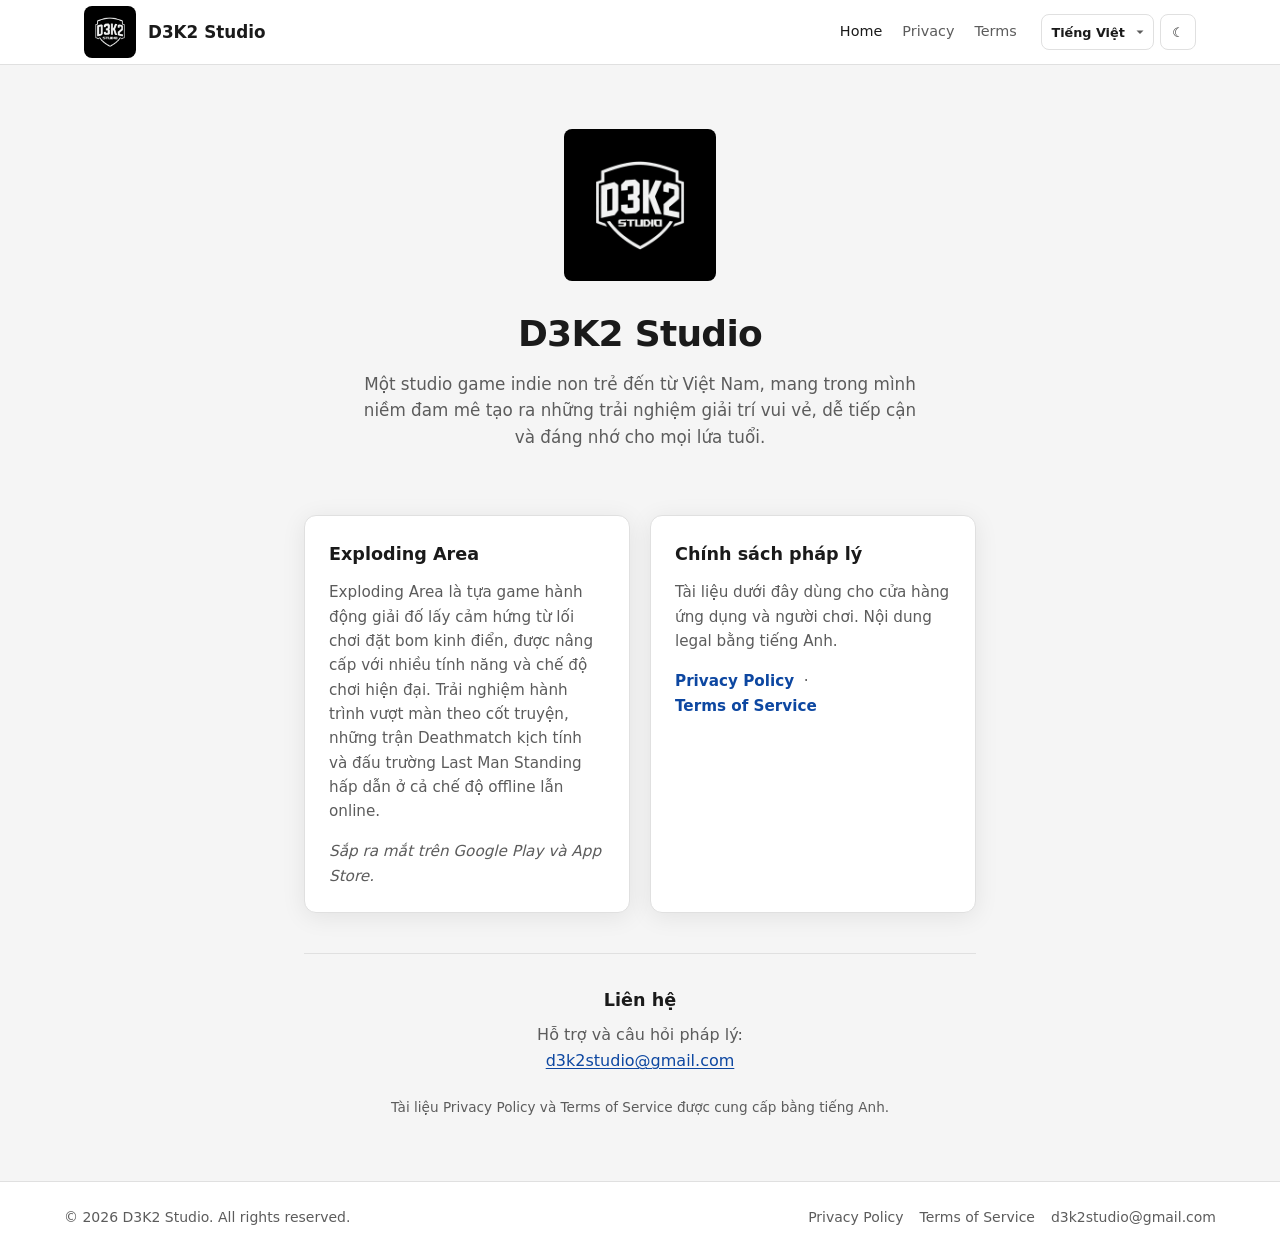
==== index.html @ d23be786 "Đổi language button -> dropdown" ====
<!DOCTYPE html>
<html lang="vi" data-lang-active="vi">
<head>
  <meta charset="UTF-8">
  <meta name="viewport" content="width=device-width, initial-scale=1">
  <title>D3K2 Studio - Exploding Area</title>
  <meta name="description" content="D3K2 Studio - a young indie game studio from Vietnam creating fun, accessible games including Exploding Area for Android and iOS.">
  <link rel="canonical" href="https://d3k2-studio.github.io/">
  <link rel="icon" href="/assets/images/logo-512.png" type="image/png">
  <link rel="apple-touch-icon" href="/assets/images/logo-512.png">
  <script src="/assets/js/theme-init.js"></script>
  <link rel="stylesheet" href="/assets/css/site.css">
</head>
<body>
  <header class="site-header">
    <div class="header-inner">
      <a href="/" class="brand">
        <span class="logo-box">
          <img src="/assets/images/logo-512.png" alt="" width="40" height="40">
        </span>
        <span class="brand-name">D3K2 Studio</span>
      </a>
      <nav class="site-nav" aria-label="Main">
        <a href="/" aria-current="page">Home</a>
        <a href="/privacy-policy.html">Privacy</a>
        <a href="/terms-of-service.html">Terms</a>
      </nav>
      <div class="header-actions">
        <label class="sr-only" for="lang-select">Language</label>
        <select id="lang-select" class="lang-select" aria-label="Language">
          <option value="vi">Tiếng Việt</option>
          <option value="en">English</option>
          <option value="zh">中文</option>
        </select>
        <button type="button" id="theme-toggle" class="btn-icon" aria-pressed="true" aria-label="Switch to light theme" title="Light mode">&#9728;</button>
      </div>
    </div>
  </header>

  <main class="site-main">
    <section class="hero">
      <div class="logo-box logo-box--lg">
        <img src="/assets/images/logo-512.png" alt="D3K2 Studio logo" width="120" height="120">
      </div>

      <div data-lang="vi">
        <h1>D3K2 Studio</h1>
        <p class="tagline">Một studio game indie non trẻ đến từ Việt Nam, mang trong mình niềm đam mê tạo ra những trải nghiệm giải trí vui vẻ, dễ tiếp cận và đáng nhớ cho mọi lứa tuổi.</p>
      </div>
      <div data-lang="en">
        <h1>D3K2 Studio</h1>
        <p class="tagline">A young indie game studio from Vietnam, driven by a passion for creating fun, accessible, and memorable gaming experiences for players of all ages.</p>
      </div>
      <div data-lang="zh">
        <h1>D3K2 Studio</h1>
        <p class="tagline">一家来自越南的年轻独立游戏工作室，致力于为全球各年龄段玩家打造有趣、易上手且令人难忘的游戏体验。</p>
      </div>
    </section>

    <div class="card-grid">
      <article class="card" data-lang="vi">
        <h2>Exploding Area</h2>
        <p>Exploding Area là tựa game hành động giải đố lấy cảm hứng từ lối chơi đặt bom kinh điển, được nâng cấp với nhiều tính năng và chế độ chơi hiện đại. Trải nghiệm hành trình vượt màn theo cốt truyện, những trận Deathmatch kịch tính và đấu trường Last Man Standing hấp dẫn ở cả chế độ offline lẫn online.</p>
        <p><em>Sắp ra mắt trên Google Play và App Store.</em></p>
      </article>
      <article class="card" data-lang="en">
        <h2>Exploding Area</h2>
        <p>Exploding Area is a fast-paced action puzzle game inspired by classic bomber-style gameplay, enhanced with modern features and multiple game modes. Experience story-driven stage progression, intense Deathmatch battles, and competitive Last Man Standing arenas in both offline and online play.</p>
        <p><em>Coming soon to Google Play and the App Store.</em></p>
      </article>
      <article class="card" data-lang="zh">
        <h2>Exploding Area</h2>
        <p>《Exploding Area》是一款节奏明快的动作解谜游戏，灵感源自经典炸弹人式玩法，并融入现代功能与多种游戏模式。体验剧情驱动的关卡推进、激烈的死亡竞赛（Deathmatch）以及刺激的 Last Man Standing 竞技场，支持离线与在线游玩。</p>
        <p><em>即将登陆 Google Play 与 App Store。</em></p>
      </article>

      <article class="card" data-lang="vi">
        <h2>Chính sách pháp lý</h2>
        <p>Tài liệu dưới đây dùng cho cửa hàng ứng dụng và người chơi. Nội dung legal bằng tiếng Anh.</p>
        <p>
          <a class="btn-link" href="/privacy-policy.html">Privacy Policy</a>
          &nbsp;·&nbsp;
          <a class="btn-link" href="/terms-of-service.html">Terms of Service</a>
        </p>
      </article>
      <article class="card" data-lang="en">
        <h2>Legal</h2>
        <p>Documents for app stores and players. Legal text is provided in English.</p>
        <p>
          <a class="btn-link" href="/privacy-policy.html">Privacy Policy</a>
          &nbsp;·&nbsp;
          <a class="btn-link" href="/terms-of-service.html">Terms of Service</a>
        </p>
      </article>
      <article class="card" data-lang="zh">
        <h2>法律文件</h2>
        <p>以下文件供应用商店与玩家查阅。法律条文以英文提供。</p>
        <p>
          <a class="btn-link" href="/privacy-policy.html">隐私政策</a>
          &nbsp;·&nbsp;
          <a class="btn-link" href="/terms-of-service.html">服务条款</a>
        </p>
      </article>
    </div>

    <section class="contact-block">
      <div data-lang="vi">
        <h2>Liên hệ</h2>
        <p>Hỗ trợ và câu hỏi pháp lý:</p>
      </div>
      <div data-lang="en">
        <h2>Contact</h2>
        <p>Support and legal inquiries:</p>
      </div>
      <div data-lang="zh">
        <h2>联系我们</h2>
        <p>支持与法律咨询：</p>
      </div>
      <p><a href="mailto:d3k2studio@gmail.com">d3k2studio@gmail.com</a></p>
    </section>

    <p class="legal-note" data-lang="vi">Tài liệu Privacy Policy và Terms of Service được cung cấp bằng tiếng Anh.</p>
    <p class="legal-note" data-lang="en">Privacy Policy and Terms of Service are provided in English.</p>
    <p class="legal-note" data-lang="zh">隐私政策和服务条款以英文提供。</p>
  </main>

  <footer class="site-footer">
    <div class="footer-inner">
      <span>&copy; 2026 D3K2 Studio. All rights reserved.</span>
      <nav class="footer-links" aria-label="Footer">
        <a href="/privacy-policy.html">Privacy Policy</a>
        <a href="/terms-of-service.html">Terms of Service</a>
        <a href="mailto:d3k2studio@gmail.com">d3k2studio@gmail.com</a>
      </nav>
    </div>
  </footer>

  <script src="/assets/js/theme.js"></script>
  <script>window.D3K2Theme && window.D3K2Theme.init();</script>
  <script src="/assets/js/lang.js"></script>
</body>
</html>
---- assets/css/site.css ----
/* D3K2 Studio — site styles. See docs/DEV_GUIDE.md */

:root {
  color-scheme: light dark;
  --font-sans: "Segoe UI", Roboto, system-ui, -apple-system, sans-serif;
  --radius: 8px;
  --radius-lg: 12px;
  --header-h: 64px;
  --content-max: 42rem;
  --legal-max: 50rem;
  --transition: 0.2s ease;
}

[data-theme="dark"] {
  --bg: #0a0a0a;
  --bg-elevated: #111111;
  --text: #f0f0f0;
  --text-muted: #a0a0a0;
  --surface: #161616;
  --border: #2a2a2a;
  --link: #b8d4f0;
  --link-hover: #e8f4ff;
  --accent: #e8e8e8;
  --logo-box-bg: transparent;
  --shadow: 0 4px 24px rgba(0, 0, 0, 0.4);
}

[data-theme="light"] {
  --bg: #f5f5f5;
  --bg-elevated: #ffffff;
  --text: #1a1a1a;
  --text-muted: #5c5c5c;
  --surface: #ffffff;
  --border: #e0e0e0;
  --link: #0d47a1;
  --link-hover: #1565c0;
  --accent: #1a1a1a;
  --logo-box-bg: #000000;
  --shadow: 0 4px 24px rgba(0, 0, 0, 0.08);
}

*,
*::before,
*::after {
  box-sizing: border-box;
}

html {
  scroll-behavior: smooth;
}

body {
  margin: 0;
  min-height: 100vh;
  font-family: var(--font-sans);
  font-size: 1rem;
  line-height: 1.6;
  color: var(--text);
  background: var(--bg);
  display: flex;
  flex-direction: column;
  transition: background-color var(--transition), color var(--transition);
}

img {
  max-width: 100%;
  height: auto;
  display: block;
}

a {
  color: var(--link);
  text-decoration-thickness: 1px;
  text-underline-offset: 2px;
}

a:hover {
  color: var(--link-hover);
}

/* Header */
.site-header {
  position: sticky;
  top: 0;
  z-index: 100;
  background: var(--bg-elevated);
  border-bottom: 1px solid var(--border);
  backdrop-filter: blur(8px);
}

.header-inner {
  max-width: 72rem;
  margin: 0 auto;
  padding: 0 1.25rem;
  height: var(--header-h);
  display: flex;
  align-items: center;
  gap: 1rem;
}

.brand {
  display: flex;
  align-items: center;
  gap: 0.75rem;
  color: var(--text);
  text-decoration: none;
  font-weight: 700;
  font-size: 1.05rem;
  flex-shrink: 0;
}

.brand:hover {
  color: var(--text);
}

.logo-box {
  display: inline-flex;
  align-items: center;
  justify-content: center;
  background: var(--logo-box-bg);
  border-radius: var(--radius);
  padding: 4px;
  line-height: 0;
  transition: background-color var(--transition);
}

[data-theme="light"] .logo-box {
  background: #000000;
  padding: 6px;
}

.logo-box img {
  width: 40px;
  height: 40px;
  object-fit: contain;
}

.logo-box--lg img {
  width: 120px;
  height: 120px;
}

.site-nav {
  display: flex;
  flex-wrap: wrap;
  gap: 0.25rem 1.25rem;
  margin-left: auto;
}

.site-nav a {
  color: var(--text-muted);
  text-decoration: none;
  font-size: 0.9rem;
  font-weight: 500;
}

.site-nav a:hover,
.site-nav a[aria-current="page"] {
  color: var(--text);
}

.header-actions {
  display: flex;
  align-items: center;
  gap: 0.35rem;
  margin-left: 0.5rem;
}

.btn-icon {
  display: inline-flex;
  align-items: center;
  justify-content: center;
  min-width: 2.25rem;
  height: 2.25rem;
  padding: 0 0.5rem;
  border: 1px solid var(--border);
  border-radius: var(--radius);
  background: var(--surface);
  color: var(--text);
  font-size: 0.8rem;
  font-weight: 600;
  cursor: pointer;
  font-family: inherit;
  transition: border-color var(--transition), background-color var(--transition);
}

.btn-icon:hover {
  border-color: var(--text-muted);
}

.btn-icon:focus-visible {
  outline: 2px solid var(--link);
  outline-offset: 2px;
}

.lang-select {
  height: 2.25rem;
  padding: 0 1.75rem 0 0.6rem;
  border: 1px solid var(--border);
  border-radius: var(--radius);
  background-color: var(--surface);
  color: var(--text);
  font-size: 0.8rem;
  font-weight: 600;
  font-family: inherit;
  cursor: pointer;
  appearance: none;
  background-image: url("data:image/svg+xml,%3Csvg xmlns='http://www.w3.org/2000/svg' width='12' height='12' viewBox='0 0 12 12'%3E%3Cpath fill='%23a0a0a0' d='M2.5 4.5 6 8l3.5-3.5'/%3E%3C/svg%3E");
  background-repeat: no-repeat;
  background-position: right 0.45rem center;
  transition: border-color var(--transition), background-color var(--transition);
}

[data-theme="light"] .lang-select {
  background-image: url("data:image/svg+xml,%3Csvg xmlns='http://www.w3.org/2000/svg' width='12' height='12' viewBox='0 0 12 12'%3E%3Cpath fill='%235c5c5c' d='M2.5 4.5 6 8l3.5-3.5'/%3E%3C/svg%3E");
}

.lang-select:hover {
  border-color: var(--text-muted);
}

.lang-select:focus-visible {
  outline: 2px solid var(--link);
  outline-offset: 2px;
}

/* Main */
.site-main {
  flex: 1;
  width: 100%;
  max-width: 72rem;
  margin: 0 auto;
  padding: 2rem 1.25rem 3rem;
}

/* Home */
.hero {
  text-align: center;
  padding: 2rem 0 2.5rem;
}

.hero .logo-box--lg {
  margin: 0 auto 1.5rem;
  padding: 12px;
}

[data-theme="light"] .hero .logo-box--lg {
  padding: 16px;
}

.hero h1 {
  margin: 0 0 0.5rem;
  font-size: clamp(1.75rem, 4vw, 2.25rem);
  font-weight: 800;
  letter-spacing: -0.02em;
}

.hero .tagline {
  margin: 0 0 1.5rem;
  color: var(--text-muted);
  font-size: 1.05rem;
  max-width: 36rem;
  margin-left: auto;
  margin-right: auto;
}

.card-grid {
  display: grid;
  gap: 1.25rem;
  max-width: var(--content-max);
  margin: 0 auto;
}

@media (min-width: 640px) {
  .card-grid {
    grid-template-columns: 1fr 1fr;
  }
}

.card {
  background: var(--surface);
  border: 1px solid var(--border);
  border-radius: var(--radius-lg);
  padding: 1.5rem;
  box-shadow: var(--shadow);
}

.card h2 {
  margin: 0 0 0.75rem;
  font-size: 1.1rem;
}

.card p {
  margin: 0 0 1rem;
  color: var(--text-muted);
  font-size: 0.95rem;
}

.card p:last-child {
  margin-bottom: 0;
}

.card .btn-link {
  display: inline-block;
  font-weight: 600;
  text-decoration: none;
}

.contact-block {
  text-align: center;
  margin-top: 2.5rem;
  padding-top: 2rem;
  border-top: 1px solid var(--border);
  max-width: var(--content-max);
  margin-left: auto;
  margin-right: auto;
}

.contact-block h2 {
  font-size: 1.1rem;
  margin: 0 0 0.5rem;
}

.contact-block p {
  margin: 0;
  color: var(--text-muted);
}

.legal-note {
  margin-top: 1.5rem;
  font-size: 0.85rem;
  color: var(--text-muted);
  text-align: center;
}

/* Language visibility (vi | en | zh) */
[data-lang-active="vi"] [data-lang]:not([data-lang="vi"]),
[data-lang-active="en"] [data-lang]:not([data-lang="en"]),
[data-lang-active="zh"] [data-lang]:not([data-lang="zh"]) {
  display: none !important;
}

/* Legal pages */
.legal-page .site-main {
  max-width: var(--legal-max);
}

.legal-content {
  background: var(--surface);
  border: 1px solid var(--border);
  border-radius: var(--radius-lg);
  padding: 2rem 1.75rem;
  box-shadow: var(--shadow);
}

.legal-content h1 {
  margin: 0 0 0.25rem;
  font-size: 1.75rem;
  line-height: 1.25;
}

.legal-content .last-updated {
  margin: 0 0 1.5rem;
  color: var(--text-muted);
  font-size: 0.9rem;
}

.legal-content hr {
  border: none;
  border-top: 1px solid var(--border);
  margin: 2rem 0;
}

.legal-content h2 {
  margin: 0 0 0.75rem;
  font-size: 1.2rem;
  line-height: 1.35;
}

.legal-content h3 {
  margin: 1.25rem 0 0.5rem;
  font-size: 1.05rem;
}

.legal-content p {
  margin: 0 0 1rem;
}

.legal-content ul {
  margin: 0 0 1rem;
  padding-left: 1.35rem;
}

.legal-content li {
  margin-bottom: 0.35rem;
}

.legal-content li::marker {
  color: var(--text-muted);
}

.legal-content strong {
  font-weight: 600;
}

.legal-content .copyright {
  margin-top: 2rem;
  padding-top: 1rem;
  border-top: 1px solid var(--border);
  font-size: 0.9rem;
  color: var(--text-muted);
}

/* Footer */
.site-footer {
  border-top: 1px solid var(--border);
  background: var(--bg-elevated);
  padding: 1.5rem 1.25rem;
}

.footer-inner {
  max-width: 72rem;
  margin: 0 auto;
  display: flex;
  flex-wrap: wrap;
  gap: 1rem;
  align-items: center;
  justify-content: space-between;
  font-size: 0.875rem;
  color: var(--text-muted);
}

.footer-links {
  display: flex;
  flex-wrap: wrap;
  gap: 1rem;
}

.footer-links a {
  color: var(--text-muted);
  text-decoration: none;
}

.footer-links a:hover {
  color: var(--text);
}

/* Utilities */
.sr-only {
  position: absolute;
  width: 1px;
  height: 1px;
  padding: 0;
  margin: -1px;
  overflow: hidden;
  clip: rect(0, 0, 0, 0);
  white-space: nowrap;
  border: 0;
}

@media (max-width: 640px) {
  .site-nav {
    display: none;
  }

  .brand-name {
    font-size: 0.95rem;
  }

  .header-inner {
    padding: 0 1rem;
  }

  .legal-content {
    padding: 1.5rem 1.25rem;
  }
}

@media print {
  .site-header,
  .site-footer,
  .header-actions {
    display: none;
  }

  body {
    background: white;
    color: black;
  }

  .legal-content {
    border: none;
    box-shadow: none;
  }
}
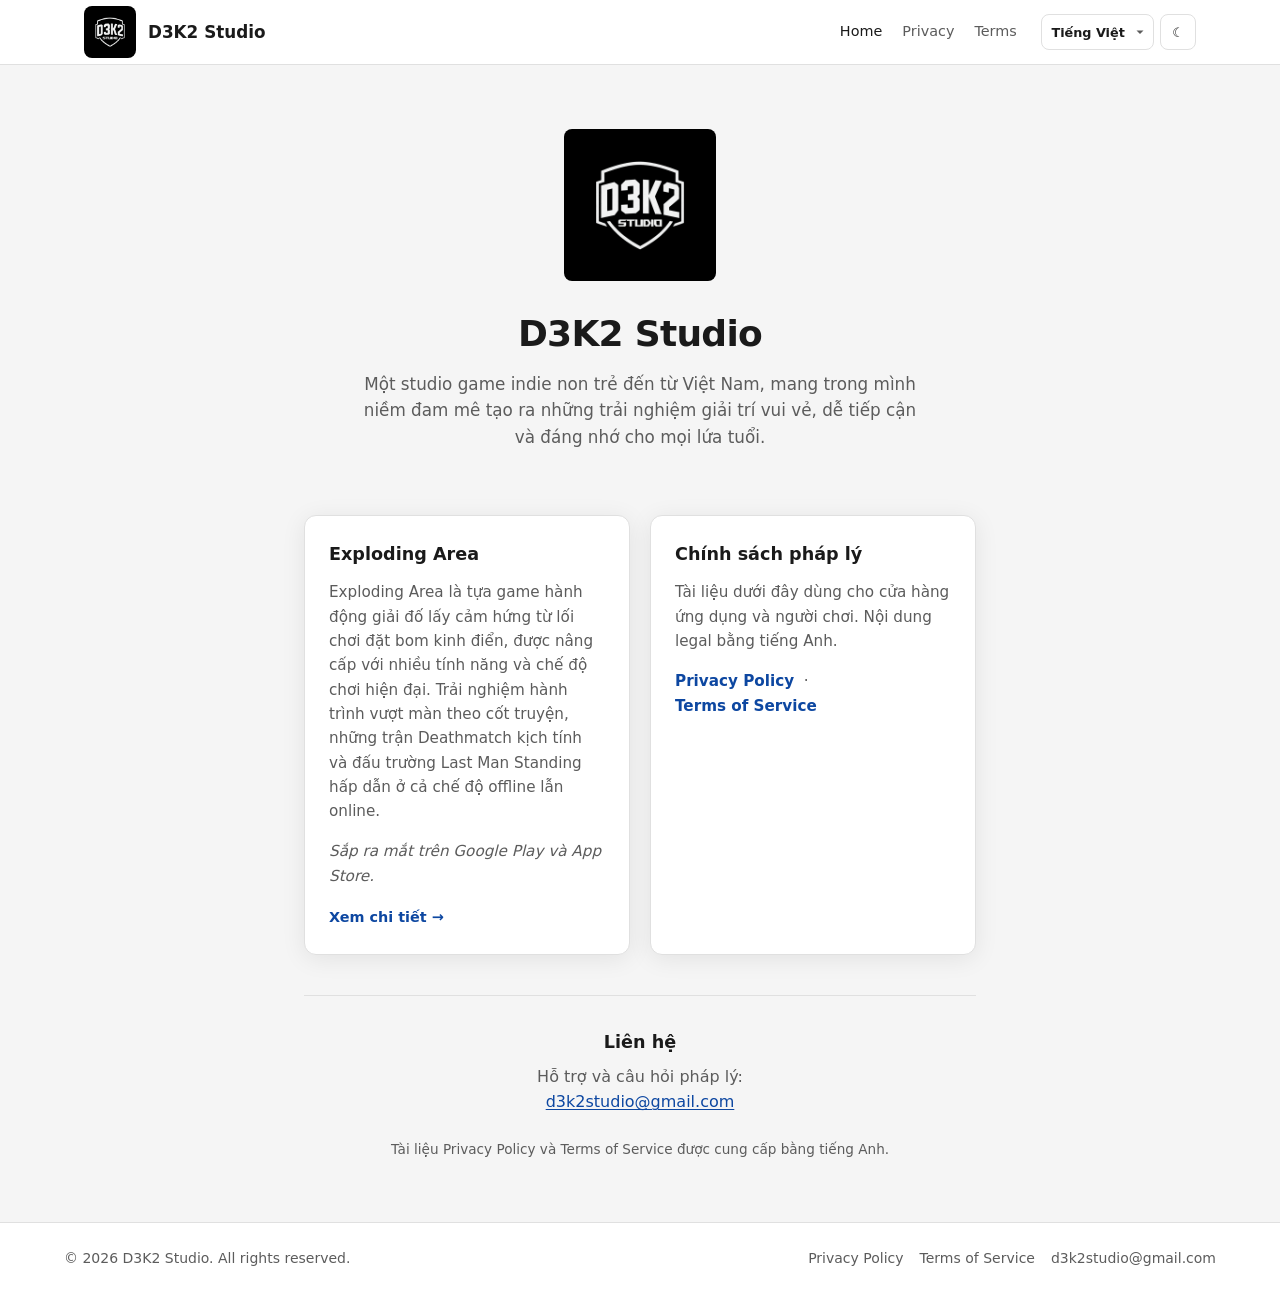
==== commit 9e1f930e: "Thêm page cho game ExplodingArea" ====
--- a/index.html
+++ b/index.html
@@ -31,6 +31,7 @@
           <option value="vi">Tiếng Việt</option>
           <option value="en">English</option>
           <option value="zh">中文</option>
+          <option value="ja">日本語</option>
         </select>
         <button type="button" id="theme-toggle" class="btn-icon" aria-pressed="true" aria-label="Switch to light theme" title="Light mode">&#9728;</button>
       </div>
@@ -55,24 +56,37 @@
         <h1>D3K2 Studio</h1>
         <p class="tagline">一家来自越南的年轻独立游戏工作室，致力于为全球各年龄段玩家打造有趣、易上手且令人难忘的游戏体验。</p>
       </div>
+      <div data-lang="ja">
+        <h1>D3K2 Studio</h1>
+        <p class="tagline">ベトナム発の若いインディーゲームスタジオ。あらゆる年齢のプレイヤーに、楽しく、遊びやすく、忘れられないゲーム体験をお届けする情熱を胸に開発しています。</p>
+      </div>
     </section>
 
     <div class="card-grid">
-      <article class="card" data-lang="vi">
+      <a href="/exploding-area.html" class="card card--link" data-lang="vi">
         <h2>Exploding Area</h2>
         <p>Exploding Area là tựa game hành động giải đố lấy cảm hứng từ lối chơi đặt bom kinh điển, được nâng cấp với nhiều tính năng và chế độ chơi hiện đại. Trải nghiệm hành trình vượt màn theo cốt truyện, những trận Deathmatch kịch tính và đấu trường Last Man Standing hấp dẫn ở cả chế độ offline lẫn online.</p>
         <p><em>Sắp ra mắt trên Google Play và App Store.</em></p>
-      </article>
-      <article class="card" data-lang="en">
+        <span class="card-cta">Xem chi tiết &rarr;</span>
+      </a>
+      <a href="/exploding-area.html" class="card card--link" data-lang="en">
         <h2>Exploding Area</h2>
         <p>Exploding Area is a fast-paced action puzzle game inspired by classic bomber-style gameplay, enhanced with modern features and multiple game modes. Experience story-driven stage progression, intense Deathmatch battles, and competitive Last Man Standing arenas in both offline and online play.</p>
         <p><em>Coming soon to Google Play and the App Store.</em></p>
-      </article>
-      <article class="card" data-lang="zh">
+        <span class="card-cta">Learn more &rarr;</span>
+      </a>
+      <a href="/exploding-area.html" class="card card--link" data-lang="zh">
         <h2>Exploding Area</h2>
         <p>《Exploding Area》是一款节奏明快的动作解谜游戏，灵感源自经典炸弹人式玩法，并融入现代功能与多种游戏模式。体验剧情驱动的关卡推进、激烈的死亡竞赛（Deathmatch）以及刺激的 Last Man Standing 竞技场，支持离线与在线游玩。</p>
         <p><em>即将登陆 Google Play 与 App Store。</em></p>
-      </article>
+        <span class="card-cta">了解更多 &rarr;</span>
+      </a>
+      <a href="/exploding-area.html" class="card card--link" data-lang="ja">
+        <h2>Exploding Area</h2>
+        <p>『Exploding Area』は、クラシックなボンバー系プレイを基にしたテンポの速いアクションパズルゲームです。現代的な機能と多彩なモードを備え、ストーリーに沿ったステージ進行、熱いデスマッチ、そしてラストマン・スタンディングの対戦をオフライン・オンラインの両方で楽しめます。</p>
+        <p><em>Google Play と App Store で近日公開予定。</em></p>
+        <span class="card-cta">詳しく見る &rarr;</span>
+      </a>
 
       <article class="card" data-lang="vi">
         <h2>Chính sách pháp lý</h2>
@@ -101,6 +115,15 @@
           <a class="btn-link" href="/terms-of-service.html">服务条款</a>
         </p>
       </article>
+      <article class="card" data-lang="ja">
+        <h2>法的文書</h2>
+        <p>以下の文書はアプリストアおよびプレイヤー向けです。法的条文は英語で提供されています。</p>
+        <p>
+          <a class="btn-link" href="/privacy-policy.html">プライバシーポリシー</a>
+          &nbsp;·&nbsp;
+          <a class="btn-link" href="/terms-of-service.html">利用規約</a>
+        </p>
+      </article>
     </div>
 
     <section class="contact-block">
@@ -116,12 +139,17 @@
         <h2>联系我们</h2>
         <p>支持与法律咨询：</p>
       </div>
+      <div data-lang="ja">
+        <h2>お問い合わせ</h2>
+        <p>サポートおよび法務に関するお問い合わせ：</p>
+      </div>
       <p><a href="mailto:d3k2studio@gmail.com">d3k2studio@gmail.com</a></p>
     </section>
 
     <p class="legal-note" data-lang="vi">Tài liệu Privacy Policy và Terms of Service được cung cấp bằng tiếng Anh.</p>
     <p class="legal-note" data-lang="en">Privacy Policy and Terms of Service are provided in English.</p>
     <p class="legal-note" data-lang="zh">隐私政策和服务条款以英文提供。</p>
+    <p class="legal-note" data-lang="ja">プライバシーポリシーおよび利用規約は英語で提供されています。</p>
   </main>
 
   <footer class="site-footer">
--- a/assets/css/site.css
+++ b/assets/css/site.css
@@ -306,6 +306,121 @@
   text-decoration: none;
 }
 
+.card--link {
+  display: block;
+  color: inherit;
+  text-decoration: none;
+  cursor: pointer;
+  transition: border-color var(--transition), transform var(--transition);
+}
+
+.card--link:hover {
+  border-color: var(--text-muted);
+  color: inherit;
+  transform: translateY(-2px);
+}
+
+.card--link:focus-visible {
+  outline: 2px solid var(--link);
+  outline-offset: 2px;
+}
+
+.card--link h2 {
+  color: var(--text);
+}
+
+.card-cta {
+  display: inline-block;
+  font-size: 0.9rem;
+  font-weight: 600;
+  color: var(--link);
+}
+
+.card--link:hover .card-cta {
+  color: var(--link-hover);
+}
+
+/* Game detail page */
+.game-page {
+  max-width: var(--content-max);
+}
+
+.back-link {
+  margin: 0 0 1.25rem;
+  font-size: 0.9rem;
+}
+
+.back-link a {
+  color: var(--text-muted);
+  text-decoration: none;
+  font-weight: 500;
+}
+
+.back-link a:hover {
+  color: var(--text);
+}
+
+.game-content {
+  background: var(--surface);
+  border: 1px solid var(--border);
+  border-radius: var(--radius-lg);
+  padding: 2rem 1.75rem;
+  box-shadow: var(--shadow);
+}
+
+.game-content h1 {
+  margin: 0 0 0.5rem;
+  font-size: clamp(1.75rem, 4vw, 2.25rem);
+  font-weight: 800;
+  letter-spacing: -0.02em;
+}
+
+.game-tagline {
+  margin: 0 0 2rem;
+  color: var(--text-muted);
+  font-size: 1.05rem;
+  line-height: 1.5;
+}
+
+.game-content section {
+  margin-bottom: 2rem;
+}
+
+.game-content section:last-child {
+  margin-bottom: 0;
+}
+
+.game-content h2 {
+  margin: 0 0 0.75rem;
+  font-size: 1.2rem;
+}
+
+.game-content p {
+  margin: 0 0 1rem;
+  color: var(--text-muted);
+}
+
+.game-content ul {
+  margin: 0 0 1rem;
+  padding-left: 1.35rem;
+  color: var(--text-muted);
+}
+
+.game-content li {
+  margin-bottom: 0.35rem;
+}
+
+.game-content .btn-link {
+  font-weight: 600;
+  text-decoration: none;
+}
+
+.legal-note-inline {
+  margin: 0.5rem 0 0;
+  font-size: 0.85rem;
+  color: var(--text-muted);
+}
+
 .contact-block {
   text-align: center;
   margin-top: 2.5rem;
@@ -333,10 +448,11 @@
   text-align: center;
 }
 
-/* Language visibility (vi | en | zh) */
+/* Language visibility (vi | en | zh | ja) */
 [data-lang-active="vi"] [data-lang]:not([data-lang="vi"]),
 [data-lang-active="en"] [data-lang]:not([data-lang="en"]),
-[data-lang-active="zh"] [data-lang]:not([data-lang="zh"]) {
+[data-lang-active="zh"] [data-lang]:not([data-lang="zh"]),
+[data-lang-active="ja"] [data-lang]:not([data-lang="ja"]) {
   display: none !important;
 }
 
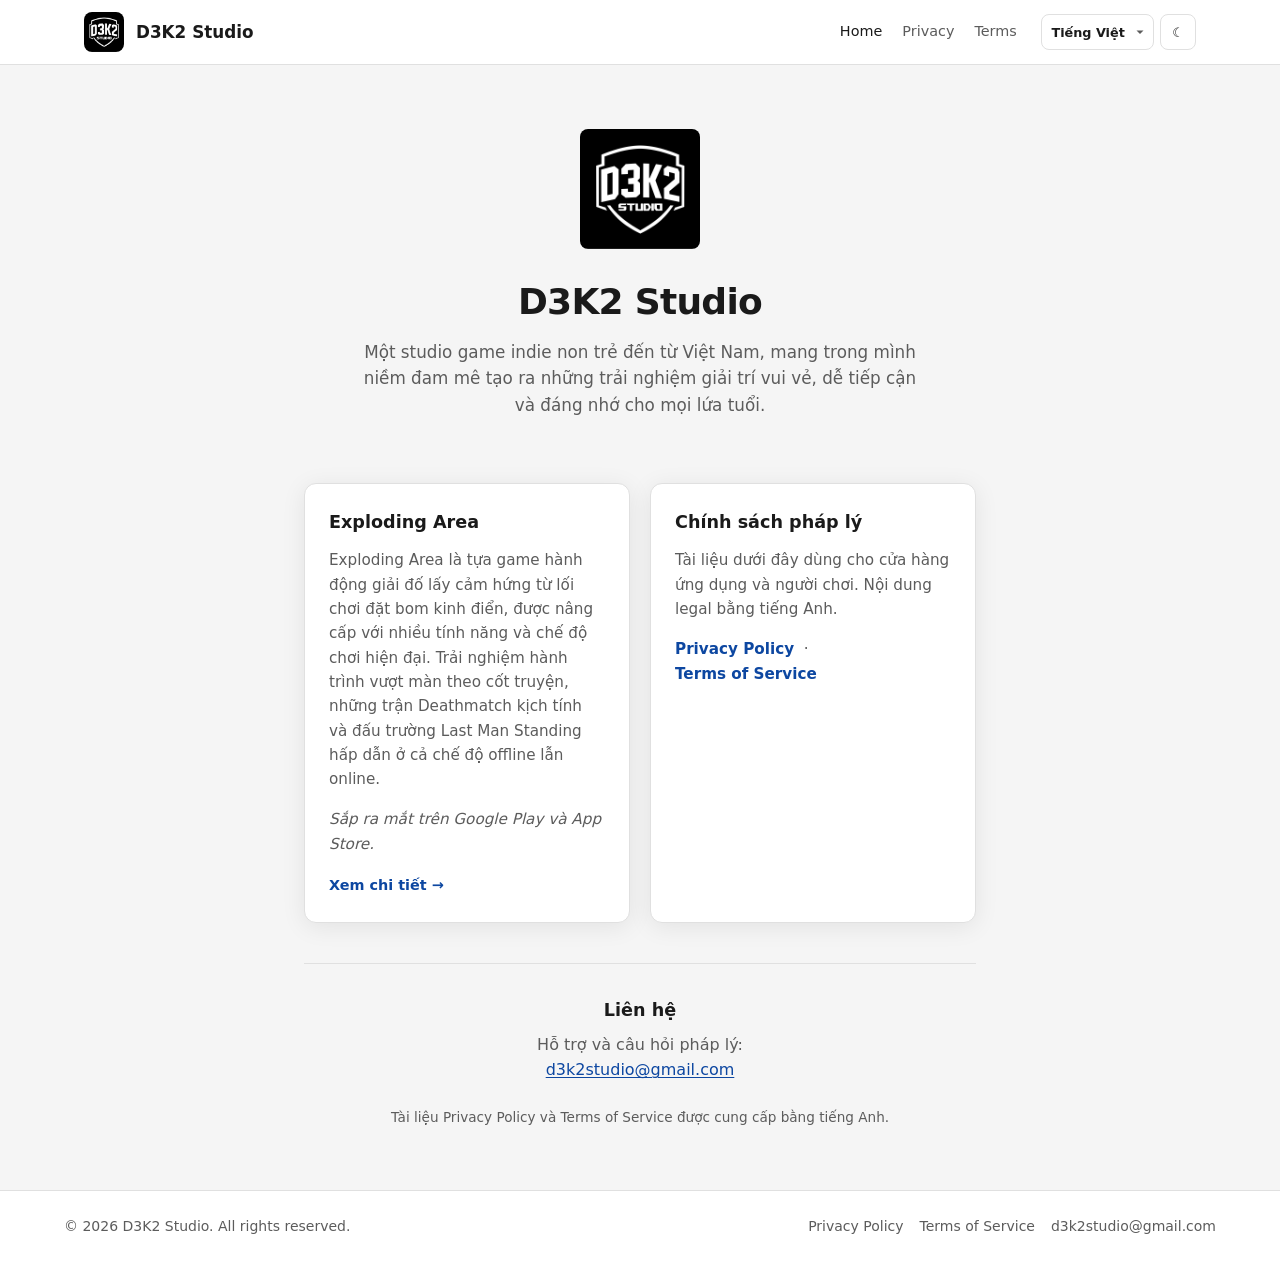
==== commit b7b0e529: "Update logo file mới rõ nét hơn (inkscape instead of AI)" ====
--- a/index.html
+++ b/index.html
@@ -6,8 +6,8 @@
   <title>D3K2 Studio - Exploding Area</title>
   <meta name="description" content="D3K2 Studio - a young indie game studio from Vietnam creating fun, accessible games including Exploding Area for Android and iOS.">
   <link rel="canonical" href="https://d3k2-studio.github.io/">
-  <link rel="icon" href="/assets/images/logo-512.png" type="image/png">
-  <link rel="apple-touch-icon" href="/assets/images/logo-512.png">
+  <link rel="icon" href="/assets/images/d3k2-studio-logo.png" type="image/png">
+  <link rel="apple-touch-icon" href="/assets/images/d3k2-studio-logo.png">
   <script src="/assets/js/theme-init.js"></script>
   <link rel="stylesheet" href="/assets/css/site.css">
 </head>
@@ -16,7 +16,7 @@
     <div class="header-inner">
       <a href="/" class="brand">
         <span class="logo-box">
-          <img src="/assets/images/logo-512.png" alt="" width="40" height="40">
+          <img src="/assets/images/d3k2-studio-logo.png" alt="" width="40" height="40">
         </span>
         <span class="brand-name">D3K2 Studio</span>
       </a>
@@ -41,7 +41,7 @@
   <main class="site-main">
     <section class="hero">
       <div class="logo-box logo-box--lg">
-        <img src="/assets/images/logo-512.png" alt="D3K2 Studio logo" width="120" height="120">
+        <img src="/assets/images/d3k2-studio-logo.png" alt="D3K2 Studio logo" width="120" height="120">
       </div>
 
       <div data-lang="vi">
@@ -63,25 +63,25 @@
     </section>
 
     <div class="card-grid">
-      <a href="/exploding-area.html" class="card card--link" data-lang="vi">
+      <a href="/exploding-area/" class="card card--link" data-lang="vi">
         <h2>Exploding Area</h2>
         <p>Exploding Area là tựa game hành động giải đố lấy cảm hứng từ lối chơi đặt bom kinh điển, được nâng cấp với nhiều tính năng và chế độ chơi hiện đại. Trải nghiệm hành trình vượt màn theo cốt truyện, những trận Deathmatch kịch tính và đấu trường Last Man Standing hấp dẫn ở cả chế độ offline lẫn online.</p>
         <p><em>Sắp ra mắt trên Google Play và App Store.</em></p>
         <span class="card-cta">Xem chi tiết &rarr;</span>
       </a>
-      <a href="/exploding-area.html" class="card card--link" data-lang="en">
+      <a href="/exploding-area/" class="card card--link" data-lang="en">
         <h2>Exploding Area</h2>
         <p>Exploding Area is a fast-paced action puzzle game inspired by classic bomber-style gameplay, enhanced with modern features and multiple game modes. Experience story-driven stage progression, intense Deathmatch battles, and competitive Last Man Standing arenas in both offline and online play.</p>
         <p><em>Coming soon to Google Play and the App Store.</em></p>
         <span class="card-cta">Learn more &rarr;</span>
       </a>
-      <a href="/exploding-area.html" class="card card--link" data-lang="zh">
+      <a href="/exploding-area/" class="card card--link" data-lang="zh">
         <h2>Exploding Area</h2>
         <p>《Exploding Area》是一款节奏明快的动作解谜游戏，灵感源自经典炸弹人式玩法，并融入现代功能与多种游戏模式。体验剧情驱动的关卡推进、激烈的死亡竞赛（Deathmatch）以及刺激的 Last Man Standing 竞技场，支持离线与在线游玩。</p>
         <p><em>即将登陆 Google Play 与 App Store。</em></p>
         <span class="card-cta">了解更多 &rarr;</span>
       </a>
-      <a href="/exploding-area.html" class="card card--link" data-lang="ja">
+      <a href="/exploding-area/" class="card card--link" data-lang="ja">
         <h2>Exploding Area</h2>
         <p>『Exploding Area』は、クラシックなボンバー系プレイを基にしたテンポの速いアクションパズルゲームです。現代的な機能と多彩なモードを備え、ストーリーに沿ったステージ進行、熱いデスマッチ、そしてラストマン・スタンディングの対戦をオフライン・オンラインの両方で楽しめます。</p>
         <p><em>Google Play と App Store で近日公開予定。</em></p>
--- a/assets/css/site.css
+++ b/assets/css/site.css
@@ -21,7 +21,6 @@
   --link: #b8d4f0;
   --link-hover: #e8f4ff;
   --accent: #e8e8e8;
-  --logo-box-bg: transparent;
   --shadow: 0 4px 24px rgba(0, 0, 0, 0.4);
 }
 
@@ -35,7 +34,6 @@
   --link: #0d47a1;
   --link-hover: #1565c0;
   --accent: #1a1a1a;
-  --logo-box-bg: #000000;
   --shadow: 0 4px 24px rgba(0, 0, 0, 0.08);
 }
 
@@ -117,22 +115,15 @@
   display: inline-flex;
   align-items: center;
   justify-content: center;
-  background: var(--logo-box-bg);
   border-radius: var(--radius);
-  padding: 4px;
   line-height: 0;
-  transition: background-color var(--transition);
-}
-
-[data-theme="light"] .logo-box {
-  background: #000000;
-  padding: 6px;
+  overflow: hidden;
 }
 
 .logo-box img {
   width: 40px;
   height: 40px;
-  object-fit: contain;
+  object-fit: cover;
 }
 
 .logo-box--lg img {
@@ -241,11 +232,6 @@
 
 .hero .logo-box--lg {
   margin: 0 auto 1.5rem;
-  padding: 12px;
-}
-
-[data-theme="light"] .hero .logo-box--lg {
-  padding: 16px;
 }
 
 .hero h1 {
@@ -418,6 +404,48 @@
 .legal-note-inline {
   margin: 0.5rem 0 0;
   font-size: 0.85rem;
+  color: var(--text-muted);
+}
+
+.credit-block h2 a {
+  color: var(--text);
+  text-decoration: none;
+  font-weight: 700;
+}
+
+.credit-block h2 a:hover {
+  color: var(--link);
+}
+
+.credits-authors {
+  display: grid;
+  gap: 0.25rem 1.5rem;
+  margin: 0 0 1rem;
+  padding-left: 0;
+  list-style: none;
+}
+
+@media (min-width: 480px) {
+  .credits-authors {
+    grid-template-columns: 1fr 1fr;
+  }
+}
+
+.credits-authors li {
+  margin: 0;
+  font-size: 0.95rem;
+}
+
+.credit-source {
+  color: var(--text-muted);
+  font-size: 0.85em;
+}
+
+.credits-disclaimer {
+  margin: 2rem 0 0;
+  padding-top: 1.5rem;
+  border-top: 1px solid var(--border);
+  font-size: 0.9rem;
   color: var(--text-muted);
 }
 
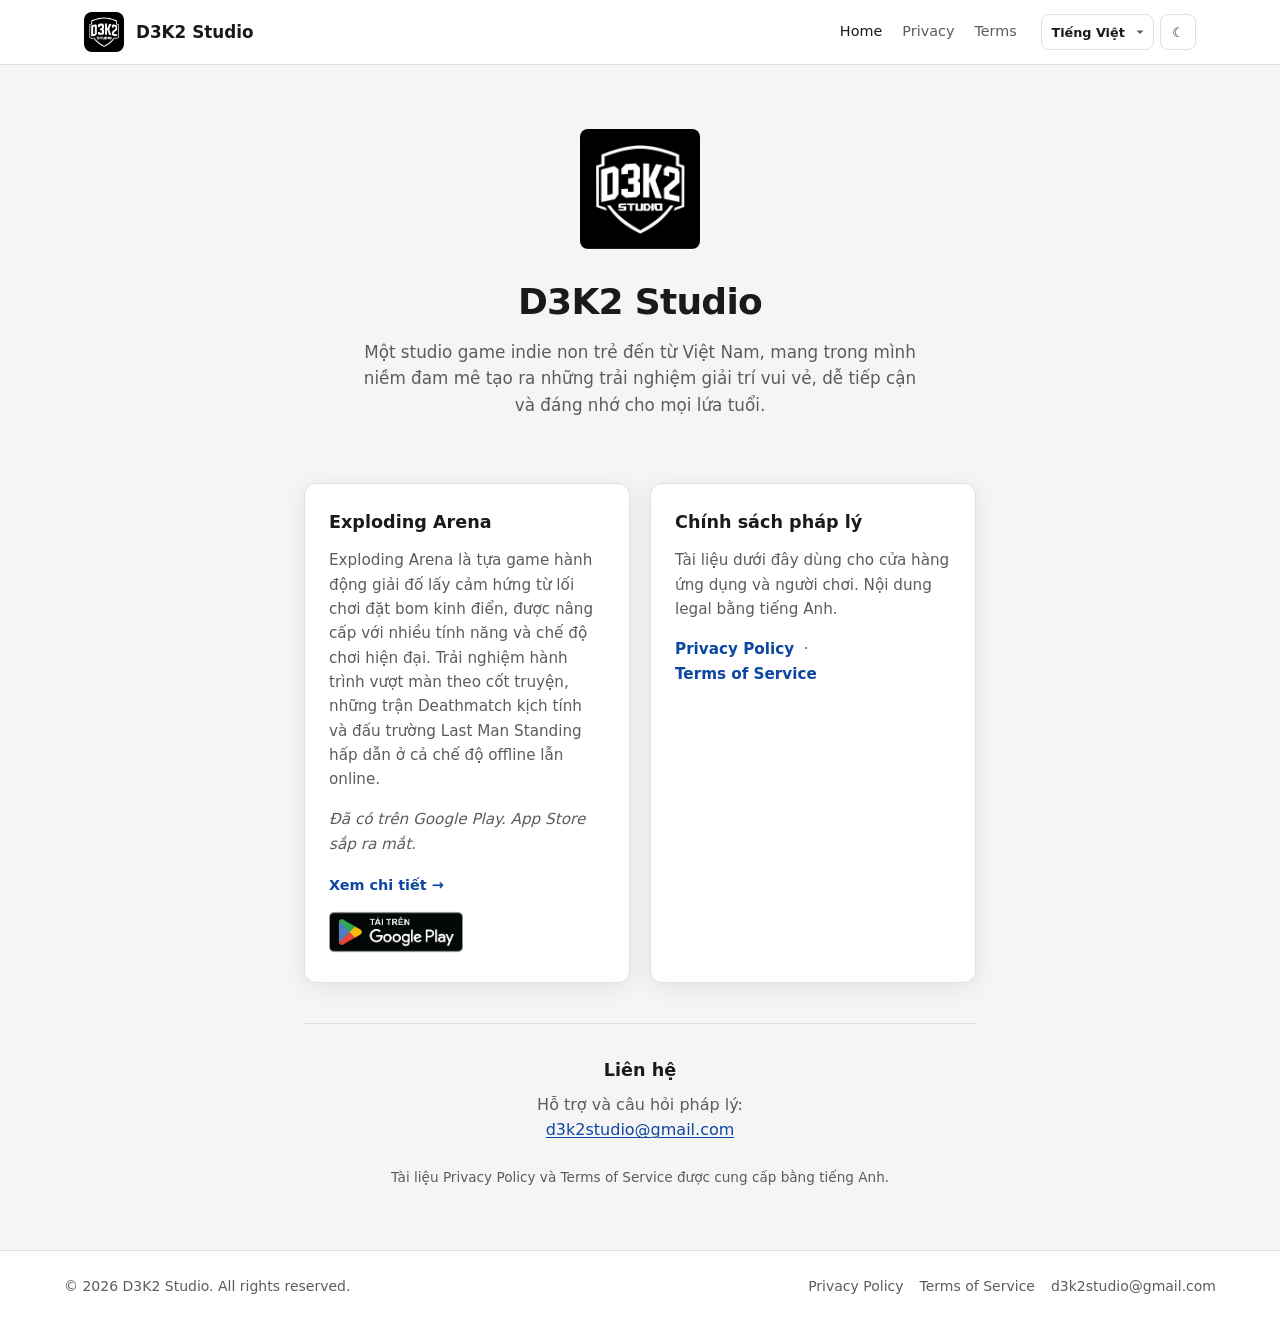
==== commit fd4972cf: "feat(home): cập nhật trang chủ theo bản Exploding Arena trên Play - Đổi Exploding Area thành Explodi" ====
--- a/index.html
+++ b/index.html
@@ -3,8 +3,8 @@
 <head>
   <meta charset="UTF-8">
   <meta name="viewport" content="width=device-width, initial-scale=1">
-  <title>D3K2 Studio - Exploding Area</title>
-  <meta name="description" content="D3K2 Studio - a young indie game studio from Vietnam creating fun, accessible games including Exploding Area for Android and iOS.">
+  <title>D3K2 Studio - Exploding Arena</title>
+  <meta name="description" content="D3K2 Studio - a young indie game studio from Vietnam creating fun, accessible games including Exploding Arena, available now on Google Play.">
   <link rel="canonical" href="https://d3k2-studio.github.io/">
   <link rel="icon" href="/assets/images/d3k2-studio-logo.png" type="image/png">
   <link rel="apple-touch-icon" href="/assets/images/d3k2-studio-logo.png">
@@ -63,30 +63,58 @@
     </section>
 
     <div class="card-grid">
-      <a href="/exploding-area/" class="card card--link" data-lang="vi">
-        <h2>Exploding Area</h2>
-        <p>Exploding Area là tựa game hành động giải đố lấy cảm hứng từ lối chơi đặt bom kinh điển, được nâng cấp với nhiều tính năng và chế độ chơi hiện đại. Trải nghiệm hành trình vượt màn theo cốt truyện, những trận Deathmatch kịch tính và đấu trường Last Man Standing hấp dẫn ở cả chế độ offline lẫn online.</p>
-        <p><em>Sắp ra mắt trên Google Play và App Store.</em></p>
-        <span class="card-cta">Xem chi tiết &rarr;</span>
-      </a>
-      <a href="/exploding-area/" class="card card--link" data-lang="en">
-        <h2>Exploding Area</h2>
-        <p>Exploding Area is a fast-paced action puzzle game inspired by classic bomber-style gameplay, enhanced with modern features and multiple game modes. Experience story-driven stage progression, intense Deathmatch battles, and competitive Last Man Standing arenas in both offline and online play.</p>
-        <p><em>Coming soon to Google Play and the App Store.</em></p>
-        <span class="card-cta">Learn more &rarr;</span>
-      </a>
-      <a href="/exploding-area/" class="card card--link" data-lang="zh">
-        <h2>Exploding Area</h2>
-        <p>《Exploding Area》是一款节奏明快的动作解谜游戏，灵感源自经典炸弹人式玩法，并融入现代功能与多种游戏模式。体验剧情驱动的关卡推进、激烈的死亡竞赛（Deathmatch）以及刺激的 Last Man Standing 竞技场，支持离线与在线游玩。</p>
-        <p><em>即将登陆 Google Play 与 App Store。</em></p>
-        <span class="card-cta">了解更多 &rarr;</span>
-      </a>
-      <a href="/exploding-area/" class="card card--link" data-lang="ja">
-        <h2>Exploding Area</h2>
-        <p>『Exploding Area』は、クラシックなボンバー系プレイを基にしたテンポの速いアクションパズルゲームです。現代的な機能と多彩なモードを備え、ストーリーに沿ったステージ進行、熱いデスマッチ、そしてラストマン・スタンディングの対戦をオフライン・オンラインの両方で楽しめます。</p>
-        <p><em>Google Play と App Store で近日公開予定。</em></p>
-        <span class="card-cta">詳しく見る &rarr;</span>
-      </a>
+      <article class="card card--game" data-lang="vi">
+        <a href="/exploding-area/" class="card--game-body">
+          <h2>Exploding Arena</h2>
+          <p>Exploding Arena là tựa game hành động giải đố lấy cảm hứng từ lối chơi đặt bom kinh điển, được nâng cấp với nhiều tính năng và chế độ chơi hiện đại. Trải nghiệm hành trình vượt màn theo cốt truyện, những trận Deathmatch kịch tính và đấu trường Last Man Standing hấp dẫn ở cả chế độ offline lẫn online.</p>
+          <p><em>Đã có trên Google Play. App Store sắp ra mắt.</em></p>
+          <span class="card-cta">Xem chi tiết &rarr;</span>
+        </a>
+        <div class="store-badges">
+          <a class="store-badge" href="https://play.google.com/store/apps/details?id=com.d3k2studio.explodingarena" target="_blank" rel="noopener noreferrer">
+            <img src="/assets/images/store/google-play-badge-vi.png" alt="Tải trên Google Play" height="52" width="135">
+          </a>
+        </div>
+      </article>
+      <article class="card card--game" data-lang="en">
+        <a href="/exploding-area/" class="card--game-body">
+          <h2>Exploding Arena</h2>
+          <p>Exploding Arena is a fast-paced action puzzle game inspired by classic bomber-style gameplay, enhanced with modern features and multiple game modes. Experience story-driven stage progression, intense Deathmatch battles, and competitive Last Man Standing arenas in both offline and online play.</p>
+          <p><em>Available now on Google Play. Coming soon to the App Store.</em></p>
+          <span class="card-cta">Learn more &rarr;</span>
+        </a>
+        <div class="store-badges">
+          <a class="store-badge" href="https://play.google.com/store/apps/details?id=com.d3k2studio.explodingarena" target="_blank" rel="noopener noreferrer">
+            <img src="/assets/images/store/google-play-badge-en.png" alt="Get it on Google Play" height="52" width="135">
+          </a>
+        </div>
+      </article>
+      <article class="card card--game" data-lang="zh">
+        <a href="/exploding-area/" class="card--game-body">
+          <h2>Exploding Arena</h2>
+          <p>《Exploding Arena》是一款节奏明快的动作解谜游戏，灵感源自经典炸弹人式玩法，并融入现代功能与多种游戏模式。体验剧情驱动的关卡推进、激烈的死亡竞赛（Deathmatch）以及刺激的 Last Man Standing 竞技场，支持离线与在线游玩。</p>
+          <p><em>现已登陆 Google Play。App Store 即将上线。</em></p>
+          <span class="card-cta">了解更多 &rarr;</span>
+        </a>
+        <div class="store-badges">
+          <a class="store-badge" href="https://play.google.com/store/apps/details?id=com.d3k2studio.explodingarena" target="_blank" rel="noopener noreferrer">
+            <img src="/assets/images/store/google-play-badge-zh.png" alt="立即在 Google Play 上安装" height="52" width="135">
+          </a>
+        </div>
+      </article>
+      <article class="card card--game" data-lang="ja">
+        <a href="/exploding-area/" class="card--game-body">
+          <h2>Exploding Arena</h2>
+          <p>『Exploding Arena』は、クラシックなボンバー系プレイを基にしたテンポの速いアクションパズルゲームです。現代的な機能と多彩なモードを備え、ストーリーに沿ったステージ進行、熱いデスマッチ、そしてラストマン・スタンディングの対戦をオフライン・オンラインの両方で楽しめます。</p>
+          <p><em>Google Play で配信中。App Store は近日公開予定。</em></p>
+          <span class="card-cta">詳しく見る &rarr;</span>
+        </a>
+        <div class="store-badges">
+          <a class="store-badge" href="https://play.google.com/store/apps/details?id=com.d3k2studio.explodingarena" target="_blank" rel="noopener noreferrer">
+            <img src="/assets/images/store/google-play-badge-ja.png" alt="Google Play で手に入れよう" height="52" width="135">
+          </a>
+        </div>
+      </article>
 
       <article class="card" data-lang="vi">
         <h2>Chính sách pháp lý</h2>
--- a/assets/css/site.css
+++ b/assets/css/site.css
@@ -315,6 +315,43 @@
   color: var(--text);
 }
 
+.card--game {
+  display: flex;
+  flex-direction: column;
+  gap: 0.25rem;
+  transition: border-color var(--transition), transform var(--transition);
+}
+
+.card--game:hover {
+  border-color: var(--text-muted);
+  transform: translateY(-2px);
+}
+
+.card--game-body {
+  display: block;
+  color: inherit;
+  text-decoration: none;
+  flex: 1;
+}
+
+.card--game-body:hover {
+  color: inherit;
+}
+
+.card--game-body:focus-visible {
+  outline: 2px solid var(--link);
+  outline-offset: 2px;
+  border-radius: 4px;
+}
+
+.card--game .store-badges {
+  margin: 0.25rem 0 0;
+}
+
+.card--game .store-badge img {
+  height: 52px;
+}
+
 .card-cta {
   display: inline-block;
   font-size: 0.9rem;
@@ -322,7 +359,8 @@
   color: var(--link);
 }
 
-.card--link:hover .card-cta {
+.card--link:hover .card-cta,
+.card--game:hover .card-cta {
   color: var(--link-hover);
 }
 
@@ -399,6 +437,35 @@
 .game-content .btn-link {
   font-weight: 600;
   text-decoration: none;
+}
+
+.store-badges {
+  display: flex;
+  flex-wrap: wrap;
+  align-items: center;
+  gap: 0.25rem 0.75rem;
+  margin: 1rem 0 1.75rem;
+}
+
+.store-badge {
+  display: inline-block;
+  line-height: 0;
+  text-decoration: none;
+}
+
+.store-badge:hover {
+  opacity: 0.92;
+}
+
+.store-badge img {
+  height: 64px;
+  width: auto;
+}
+
+.store-note {
+  margin: 0;
+  font-size: 0.9rem;
+  color: var(--text-muted);
 }
 
 .legal-note-inline {
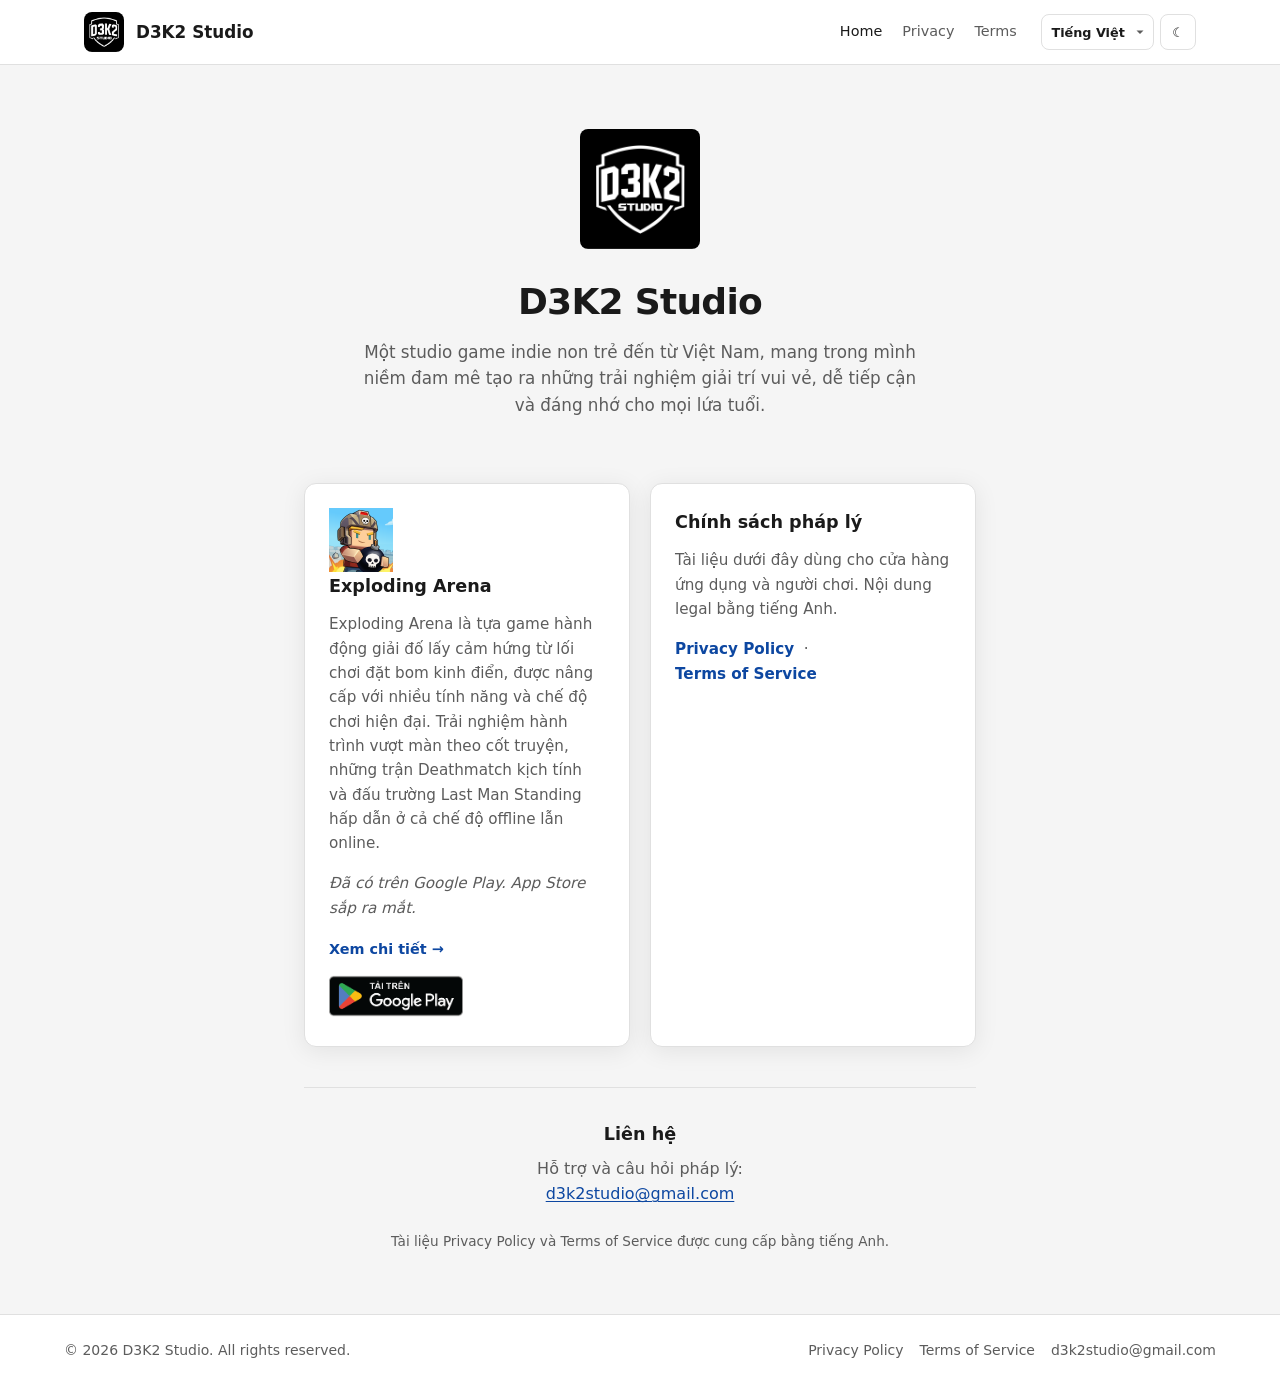
==== commit e989c50d: "feat(home): thêm icon Exploding Arena vào card game - Bọc title thành hàng icon + h2 trên mọi card n" ====
--- a/index.html
+++ b/index.html
@@ -65,7 +65,17 @@
     <div class="card-grid">
       <article class="card card--game" data-lang="vi">
         <a href="/exploding-area/" class="card--game-body">
-          <h2>Exploding Arena</h2>
+          <div class="card--game-title">
+            <img
+              class="card--game-icon"
+              src="/assets/images/exploding-arena-icon-512.png"
+              alt=""
+              width="64"
+              height="64"
+              decoding="async"
+            >
+            <h2>Exploding Arena</h2>
+          </div>
           <p>Exploding Arena là tựa game hành động giải đố lấy cảm hứng từ lối chơi đặt bom kinh điển, được nâng cấp với nhiều tính năng và chế độ chơi hiện đại. Trải nghiệm hành trình vượt màn theo cốt truyện, những trận Deathmatch kịch tính và đấu trường Last Man Standing hấp dẫn ở cả chế độ offline lẫn online.</p>
           <p><em>Đã có trên Google Play. App Store sắp ra mắt.</em></p>
           <span class="card-cta">Xem chi tiết &rarr;</span>
@@ -78,7 +88,17 @@
       </article>
       <article class="card card--game" data-lang="en">
         <a href="/exploding-area/" class="card--game-body">
-          <h2>Exploding Arena</h2>
+          <div class="card--game-title">
+            <img
+              class="card--game-icon"
+              src="/assets/images/exploding-arena-icon-512.png"
+              alt=""
+              width="64"
+              height="64"
+              decoding="async"
+            >
+            <h2>Exploding Arena</h2>
+          </div>
           <p>Exploding Arena is a fast-paced action puzzle game inspired by classic bomber-style gameplay, enhanced with modern features and multiple game modes. Experience story-driven stage progression, intense Deathmatch battles, and competitive Last Man Standing arenas in both offline and online play.</p>
           <p><em>Available now on Google Play. Coming soon to the App Store.</em></p>
           <span class="card-cta">Learn more &rarr;</span>
@@ -91,7 +111,17 @@
       </article>
       <article class="card card--game" data-lang="zh">
         <a href="/exploding-area/" class="card--game-body">
-          <h2>Exploding Arena</h2>
+          <div class="card--game-title">
+            <img
+              class="card--game-icon"
+              src="/assets/images/exploding-arena-icon-512.png"
+              alt=""
+              width="64"
+              height="64"
+              decoding="async"
+            >
+            <h2>Exploding Arena</h2>
+          </div>
           <p>《Exploding Arena》是一款节奏明快的动作解谜游戏，灵感源自经典炸弹人式玩法，并融入现代功能与多种游戏模式。体验剧情驱动的关卡推进、激烈的死亡竞赛（Deathmatch）以及刺激的 Last Man Standing 竞技场，支持离线与在线游玩。</p>
           <p><em>现已登陆 Google Play。App Store 即将上线。</em></p>
           <span class="card-cta">了解更多 &rarr;</span>
@@ -104,7 +134,17 @@
       </article>
       <article class="card card--game" data-lang="ja">
         <a href="/exploding-area/" class="card--game-body">
-          <h2>Exploding Arena</h2>
+          <div class="card--game-title">
+            <img
+              class="card--game-icon"
+              src="/assets/images/exploding-arena-icon-512.png"
+              alt=""
+              width="64"
+              height="64"
+              decoding="async"
+            >
+            <h2>Exploding Arena</h2>
+          </div>
           <p>『Exploding Arena』は、クラシックなボンバー系プレイを基にしたテンポの速いアクションパズルゲームです。現代的な機能と多彩なモードを備え、ストーリーに沿ったステージ進行、熱いデスマッチ、そしてラストマン・スタンディングの対戦をオフライン・オンラインの両方で楽しめます。</p>
           <p><em>Google Play で配信中。App Store は近日公開予定。</em></p>
           <span class="card-cta">詳しく見る &rarr;</span>
--- a/assets/css/site.css
+++ b/assets/css/site.css
@@ -399,11 +399,90 @@
   letter-spacing: -0.02em;
 }
 
-.game-tagline {
+/* Play Store–style app header on game landing page */
+.game-app-header {
+  display: flex;
+  align-items: center;
+  gap: 1rem;
+  margin: 0 0 1rem;
+}
+
+.game-app-icon {
+  flex-shrink: 0;
+  width: 96px;
+  height: 96px;
+  border-radius: 22.37%;
+  object-fit: cover;
+  box-shadow: 0 1px 3px rgba(0, 0, 0, 0.18);
+}
+
+.game-app-meta {
+  min-width: 0;
+  flex: 1;
+}
+
+.game-app-meta h1 {
+  margin: 0 0 0.2rem;
+  font-size: clamp(1.35rem, 3.5vw, 1.75rem);
+  line-height: 1.2;
+}
+
+.game-content .game-app-developer {
+  margin: 0 0 0.45rem;
+  font-size: 0.9rem;
+  font-weight: 600;
+  letter-spacing: 0.02em;
+  color: var(--link);
+}
+
+.game-content .game-app-rating {
+  display: flex;
+  align-items: center;
+  gap: 0.45rem;
+  margin: 0;
+  font-size: 0.85rem;
+  color: var(--text-muted);
+}
+
+.age-badge {
+  display: inline-flex;
+  align-items: center;
+  justify-content: center;
+  min-width: 1.75rem;
+  height: 1.75rem;
+  padding: 0 0.3rem;
+  border: 1.5px solid var(--text-muted);
+  border-radius: 4px;
+  font-size: 0.75rem;
+  font-weight: 800;
+  line-height: 1;
+  color: var(--text);
+}
+
+.store-badges--install {
+  margin: 0 0 1.25rem;
+}
+
+.store-badges--install .store-badge img {
+  height: 56px;
+}
+
+.game-content .game-tagline {
   margin: 0 0 2rem;
   color: var(--text-muted);
   font-size: 1.05rem;
   line-height: 1.5;
+}
+
+@media (max-width: 480px) {
+  .game-app-icon {
+    width: 80px;
+    height: 80px;
+  }
+
+  .store-badges--install .store-badge img {
+    height: 52px;
+  }
 }
 
 .game-content section {
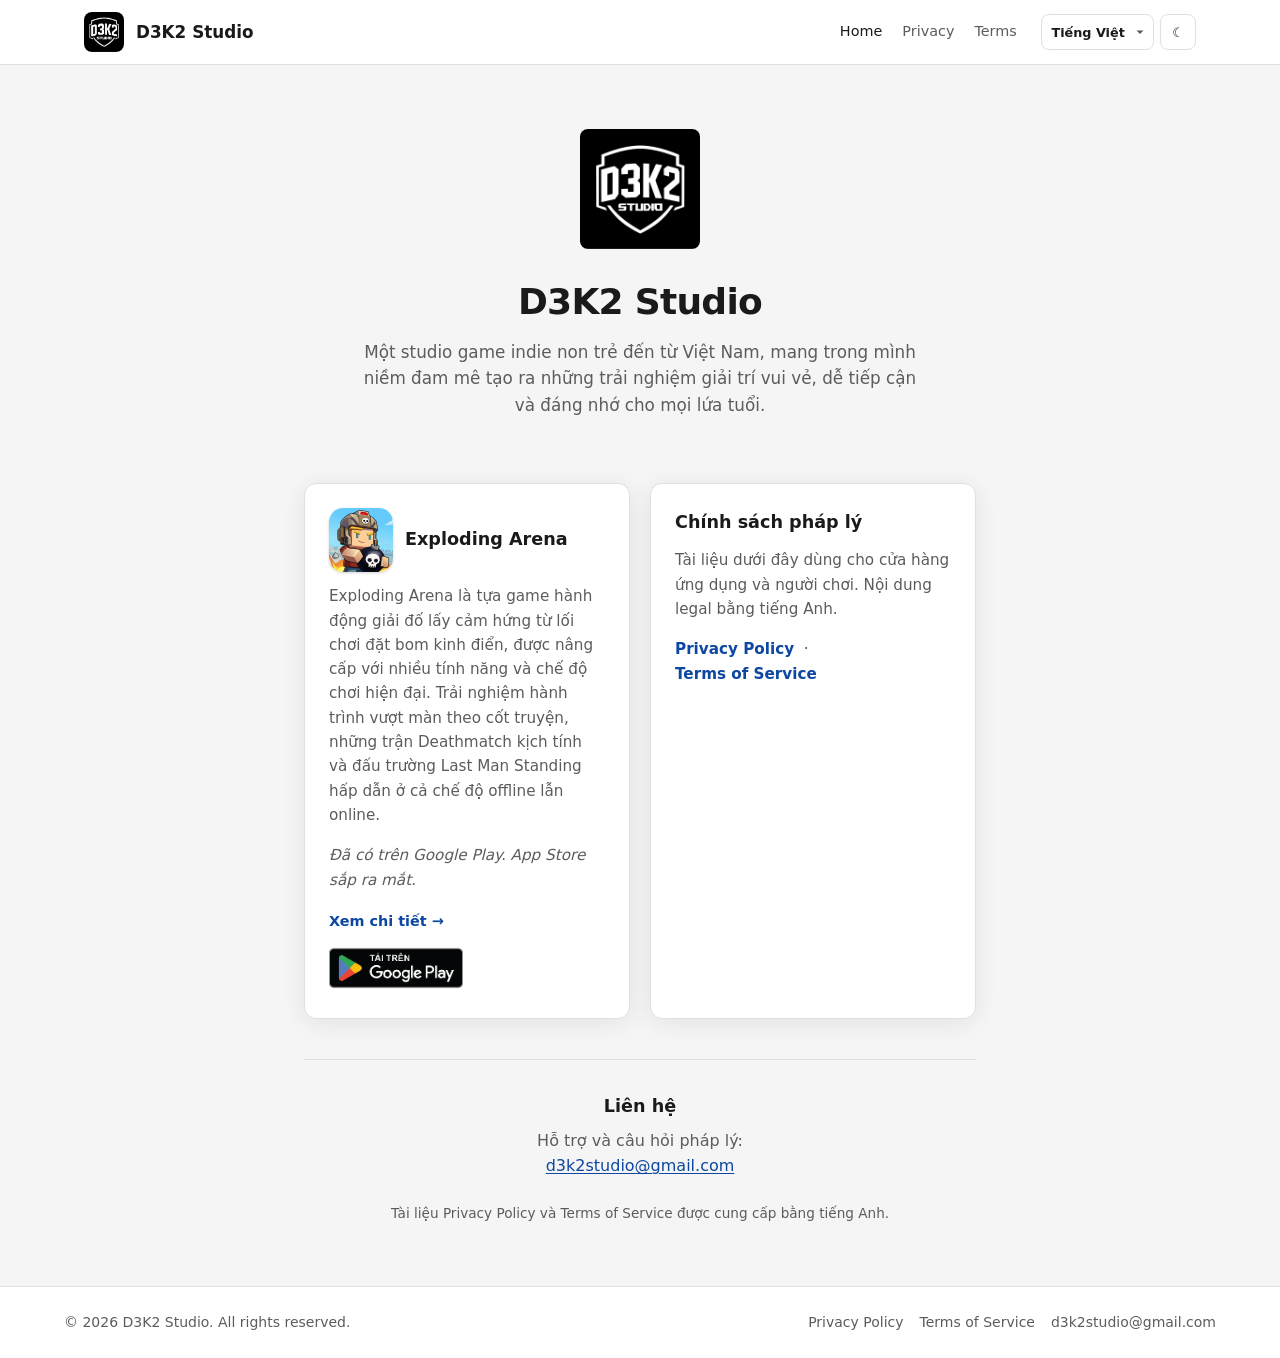
==== commit ed4e441b: "refactor(site): rename game page path to exploding-arena - Đổi tên thư mục exploding-area/ thành exp" ====
--- a/index.html
+++ b/index.html
@@ -64,7 +64,7 @@
 
     <div class="card-grid">
       <article class="card card--game" data-lang="vi">
-        <a href="/exploding-area/" class="card--game-body">
+        <a href="/exploding-arena/" class="card--game-body">
           <div class="card--game-title">
             <img
               class="card--game-icon"
@@ -87,7 +87,7 @@
         </div>
       </article>
       <article class="card card--game" data-lang="en">
-        <a href="/exploding-area/" class="card--game-body">
+        <a href="/exploding-arena/" class="card--game-body">
           <div class="card--game-title">
             <img
               class="card--game-icon"
@@ -110,7 +110,7 @@
         </div>
       </article>
       <article class="card card--game" data-lang="zh">
-        <a href="/exploding-area/" class="card--game-body">
+        <a href="/exploding-arena/" class="card--game-body">
           <div class="card--game-title">
             <img
               class="card--game-icon"
@@ -133,7 +133,7 @@
         </div>
       </article>
       <article class="card card--game" data-lang="ja">
-        <a href="/exploding-area/" class="card--game-body">
+        <a href="/exploding-arena/" class="card--game-body">
           <div class="card--game-title">
             <img
               class="card--game-icon"
--- a/assets/css/site.css
+++ b/assets/css/site.css
@@ -344,6 +344,27 @@
   border-radius: 4px;
 }
 
+.card--game-title {
+  display: flex;
+  align-items: center;
+  gap: 0.75rem;
+  margin: 0 0 0.75rem;
+}
+
+.card--game-icon {
+  flex-shrink: 0;
+  width: 64px;
+  height: 64px;
+  border-radius: 22.37%;
+  object-fit: cover;
+  box-shadow: 0 1px 3px rgba(0, 0, 0, 0.18);
+}
+
+.card--game-title h2 {
+  margin: 0;
+  line-height: 1.25;
+}
+
 .card--game .store-badges {
   margin: 0.25rem 0 0;
 }
